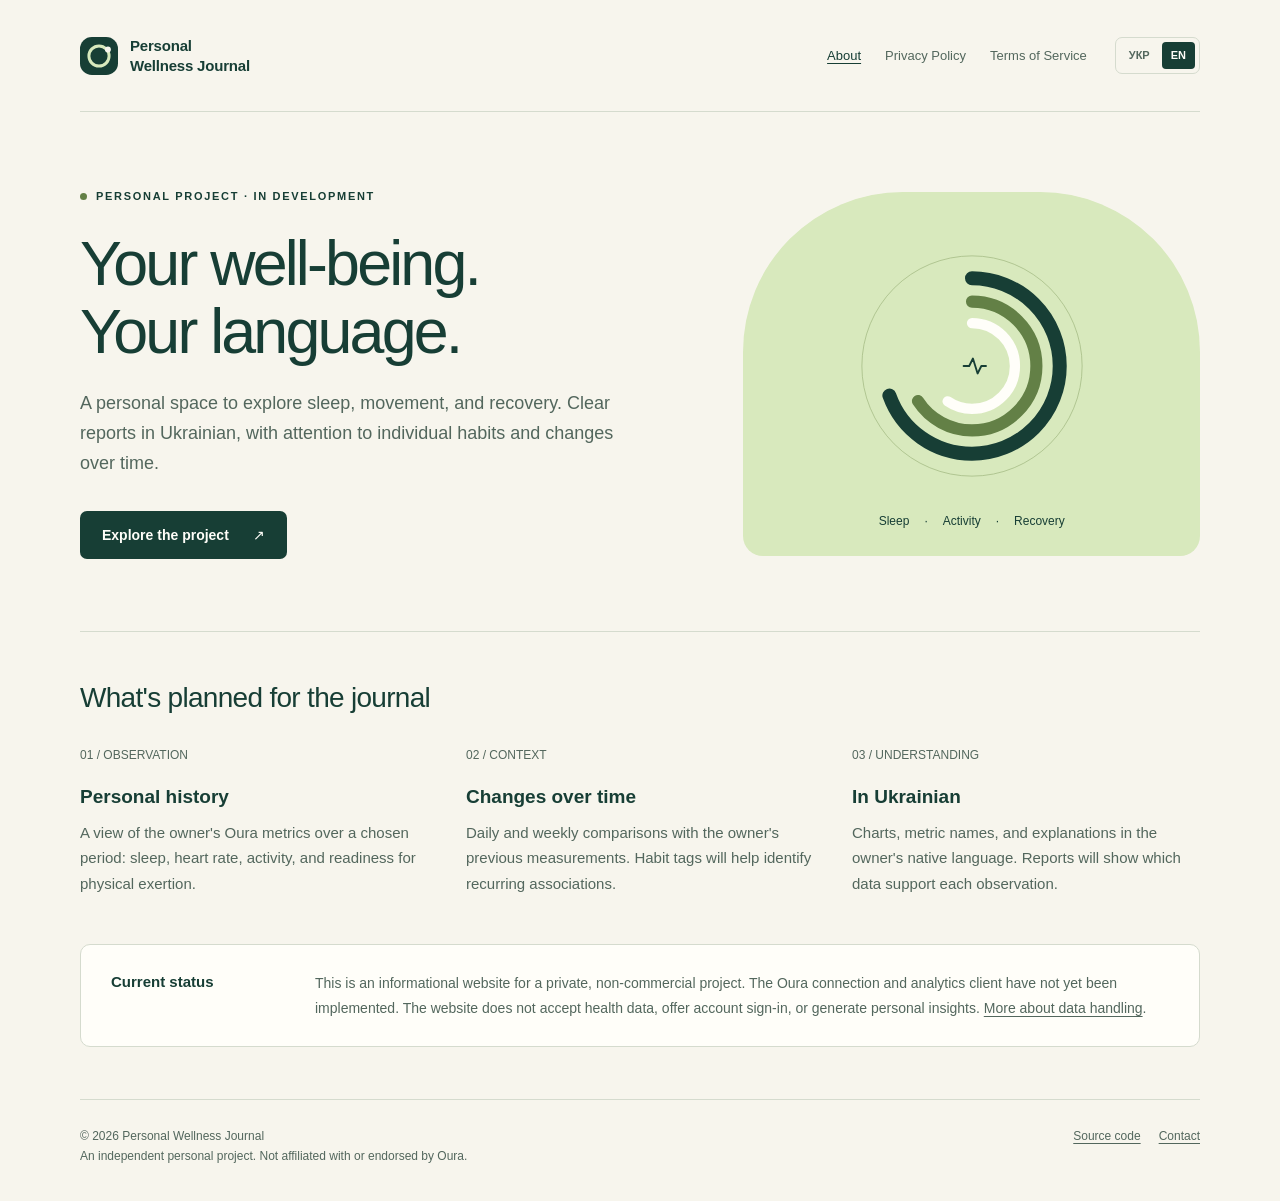
==== docs/en/index.html @ e7d01e0a "Add complete English pages and Ukrainian-English navigation" ====
<!doctype html>
<html lang="en">
<head>
  <meta charset="utf-8">
  <meta name="viewport" content="width=device-width, initial-scale=1">
  <meta name="description" content="Personal Wellness Journal — a personal project for exploring sleep, activity, and recovery data, with reports in Ukrainian.">
  <meta name="theme-color" content="#f7f5ed">
  <meta name="referrer" content="strict-origin-when-cross-origin">
  <title>Personal Wellness Journal — well-being in your language</title>
  <link rel="icon" href="../favicon.svg" type="image/svg+xml">
  <link rel="stylesheet" href="../style.css">
  <link rel="alternate" hreflang="uk" href="https://fedak.github.io/personal-wellness-journal/">
  <link rel="alternate" hreflang="en" href="https://fedak.github.io/personal-wellness-journal/en/">
</head>
<body>
  <a class="skip-link" href="#main">Skip to content</a>
  <div class="wrap">
    <header class="header">
      <a class="brand" href="./" aria-label="Personal Wellness Journal — home"><img src="../favicon.svg" alt="" width="38" height="38"><span>Personal<br>Wellness Journal</span></a>
      <nav class="nav" aria-label="Main navigation">
        <a href="./" aria-current="page">About</a>
        <a href="privacy.html">Privacy Policy</a>
        <a href="terms.html">Terms of Service</a>
      </nav>
      <nav class="language-switch" aria-label="Website language">
        <a href="../" lang="uk" hreflang="uk" aria-label="Українська">УКР</a>
        <a href="./" lang="en" hreflang="en" aria-label="English" aria-current="true">EN</a>
      </nav>
    </header>
    <main id="main">
      <section class="hero" aria-labelledby="hero-title">
        <div>
          <p class="eyebrow"><span class="dot" aria-hidden="true"></span>Personal project · In development</p>
          <h1 id="hero-title">Your well-being.<br>Your language.</h1>
          <p class="lead">A personal space to explore sleep, movement, and recovery. Clear reports in Ukrainian, with attention to individual habits and changes over time.</p>
          <a class="button" href="#about">Explore the project <span aria-hidden="true">↗</span></a>
        </div>
        <div class="visual" aria-hidden="true">
          <svg viewBox="0 0 300 300" fill="none" xmlns="http://www.w3.org/2000/svg">
            <circle cx="150" cy="150" r="118" stroke="#aec38f" stroke-width="1"/>
            <circle cx="150" cy="150" r="94" stroke="#173e35" stroke-width="15" stroke-dasharray="410 181" stroke-linecap="round" transform="rotate(-90 150 150)"/>
            <circle cx="150" cy="150" r="69" stroke="#638046" stroke-width="13" stroke-dasharray="285 149" stroke-linecap="round" transform="rotate(-90 150 150)"/>
            <circle cx="150" cy="150" r="46" stroke="#fffef9" stroke-width="11" stroke-dasharray="172 117" stroke-linecap="round" transform="rotate(-90 150 150)"/>
            <path d="M141 150h6l4-8 5 16 4-8h5" stroke="#173e35" stroke-width="2" stroke-linecap="round" stroke-linejoin="round"/>
          </svg>
          <div class="visual-caption"><span>Sleep</span><span>Activity</span><span>Recovery</span></div>
        </div>
      </section>
      <section class="section" id="about" aria-labelledby="about-title">
        <h2 class="section-heading" id="about-title">What's planned for the journal</h2>
        <div class="features">
          <article><span class="feature-number">01 / OBSERVATION</span><h3>Personal history</h3><p>A view of the owner's Oura metrics over a chosen period: sleep, heart rate, activity, and readiness for physical exertion.</p></article>
          <article><span class="feature-number">02 / CONTEXT</span><h3>Changes over time</h3><p>Daily and weekly comparisons with the owner's previous measurements. Habit tags will help identify recurring associations.</p></article>
          <article><span class="feature-number">03 / UNDERSTANDING</span><h3>In Ukrainian</h3><p>Charts, metric names, and explanations in the owner's native language. Reports will show which data support each observation.</p></article>
        </div>
      </section>
      <aside class="notice" aria-labelledby="status-title">
        <h2 id="status-title">Current status</h2>
        <p>This is an informational website for a private, non-commercial project. The Oura connection and analytics client have not yet been implemented. The website does not accept health data, offer account sign-in, or generate personal insights. <a href="privacy.html">More about data handling</a>.</p>
      </aside>
    </main>
    <footer class="footer">
      <p>© 2026 Personal Wellness Journal<br>An independent personal project. Not affiliated with or endorsed by Oura.</p>
      <div class="footer-links"><a href="https://github.com/fedak/personal-wellness-journal">Source code</a><a href="https://github.com/fedak/personal-wellness-journal/issues">Contact</a></div>
    </footer>
  </div>
</body>
</html>
---- docs/style.css ----
:root {
  color-scheme: light;
  --paper: #f7f5ed;
  --ink: #173e35;
  --muted: #53675d;
  --line: #d5dbce;
  --accent: #d8e9bd;
  --white: #fffef9;
  font-family: -apple-system, BlinkMacSystemFont, "Segoe UI", sans-serif;
  color: var(--ink);
  background: var(--paper);
  font-synthesis: none;
}
* { box-sizing: border-box; }
body { margin: 0; }
a { color: inherit; text-underline-offset: .22em; }
a:hover { text-decoration-thickness: 2px; }
a:focus-visible { outline: 3px solid var(--ink); outline-offset: 6px; border-radius: 2px; }
.skip-link { position: absolute; top: -100px; left: 20px; padding: 12px; background: var(--white); z-index: 2; }
.skip-link:focus { top: 12px; }
.wrap { width: min(1120px, calc(100% - 64px)); margin-inline: auto; }
.header { min-height: 112px; display: grid; grid-template-columns: auto 1fr auto; align-items: center; gap: 28px; border-bottom: 1px solid var(--line); }
.brand { display: inline-flex; align-items: center; gap: 12px; text-decoration: none; font-size: 15px; font-weight: 650; line-height: 1.3; letter-spacing: -.2px; }
.brand img { width: 38px; height: 38px; }
.nav { display: flex; flex-wrap: wrap; justify-self: end; gap: 24px; font-size: 13px; }
.nav a { color: var(--muted); text-decoration: none; }
.nav a[aria-current="page"] { color: var(--ink); text-decoration: underline; }
.language-switch { display: flex; gap: 3px; padding: 4px; border: 1px solid var(--line); border-radius: 7px; }
.language-switch a { padding: 7px 9px; border-radius: 4px; color: var(--muted); font-size: 11px; font-weight: 650; line-height: 1.2; text-decoration: none; }
.language-switch a[aria-current="true"] { color: var(--white); background: var(--ink); }
.language-switch a:hover { box-shadow: inset 0 0 0 1px var(--ink); }
.eyebrow { display: flex; align-items: center; gap: 9px; font-size: 11px; font-weight: 650; letter-spacing: 1.7px; text-transform: uppercase; }
.dot { width: 7px; height: 7px; border-radius: 50%; background: #638046; flex-shrink: 0; }
.hero { padding: 78px 0 72px; display: grid; grid-template-columns: 1.3fr 1fr; gap: 70px; align-items: center; }
h1, h2, h3, p { margin-top: 0; }
h1 { font-size: clamp(40px, 4.9vw, 63px); font-weight: 500; line-height: 1.08; letter-spacing: -2.8px; margin-bottom: 24px; }
.hero h1 { margin-top: 28px; }
.lead { color: var(--muted); font-size: 18px; line-height: 1.65; max-width: 560px; }
.button { display: inline-flex; gap: 24px; align-items: center; background: var(--ink); color: var(--white); padding: 16px 22px; margin-top: 14px; border-radius: 7px; text-decoration: none; font-size: 14px; font-weight: 550; }
.button:hover { background: #285447; }
.button:focus-visible { outline-offset: 4px; }
.visual { background: var(--accent); border-radius: 160px 160px 20px 20px; padding: 34px 24px 28px; display: flex; flex-direction: column; align-items: center; }
.visual svg { width: min(100%, 280px); height: auto; }
.visual-caption { display: flex; justify-content: center; flex-wrap: wrap; gap: 15px; width: 100%; padding-top: 8px; font-size: 12px; }
.visual-caption span + span::before { content: "·"; margin-right: 15px; }
.section { padding: 48px 0; border-top: 1px solid var(--line); }
.section-heading { font-size: 28px; line-height: 1.25; font-weight: 500; letter-spacing: -.7px; margin-bottom: 30px; }
.features { display: grid; grid-template-columns: repeat(3, 1fr); gap: 38px; }
.feature-number { display: inline-block; margin-bottom: 24px; font-size: 12px; color: var(--muted); }
.features h3 { font-size: 19px; font-weight: 550; margin-bottom: 12px; }
.features p { font-size: 15px; color: var(--muted); line-height: 1.7; margin-bottom: 0; }
.notice { margin-bottom: 52px; padding: 26px 30px; background: var(--white); border: 1px solid var(--line); border-radius: 10px; display: grid; grid-template-columns: 180px 1fr; gap: 24px; }
.notice h2 { font-size: 15px; font-weight: 650; margin: 2px 0 0; }
.notice p { color: var(--muted); font-size: 14px; line-height: 1.75; margin: 0; }
.footer { border-top: 1px solid var(--line); padding: 26px 0 34px; display: flex; justify-content: space-between; align-items: flex-start; gap: 24px; font-size: 12px; line-height: 1.7; color: var(--muted); }
.footer p { margin: 0; max-width: 520px; }
.footer-links { display: flex; gap: 18px; flex-shrink: 0; }
.document { max-width: 780px; padding: 62px 0 64px; }
.document h1 { font-size: clamp(34px, 4.4vw, 52px); margin-top: 24px; letter-spacing: -1.8px; overflow-wrap: anywhere; }
.document .updated { color: var(--muted); font-size: 13px; margin-bottom: 34px; }
.document h2 { font-size: 21px; line-height: 1.35; font-weight: 550; letter-spacing: -.3px; margin: 34px 0 13px; }
.document p, .document li { color: var(--muted); font-size: 16px; line-height: 1.8; }
.document li { margin-bottom: 9px; }
.document ul { padding-left: 22px; }
.document .intro { color: var(--ink); font-size: 18px; line-height: 1.7; }
.document .summary { padding: 22px 25px; background: var(--accent); border-radius: 8px; margin-bottom: 30px; }
.document .summary p { color: var(--ink); margin: 0; font-size: 15px; }
@media (max-width: 850px) {
  .hero { gap: 32px; }
  .nav { gap: 16px; }
  .features { gap: 25px; }
  .header { grid-template-columns: 1fr auto; padding: 24px 0; gap: 20px; }
  .nav { grid-column: 1 / -1; grid-row: 2; justify-self: start; }
  .language-switch { grid-column: 2; grid-row: 1; }
}
@media (max-width: 600px) {
  .wrap { width: calc(100% - 36px); }
  .header { min-height: 0; gap: 16px; }
  .brand { font-size: 14px; }
  .nav { width: 100%; gap: 12px 20px; font-size: 12px; }
  .hero { grid-template-columns: 1fr; padding: 44px 0; gap: 36px; }
  h1 { font-size: 44px; letter-spacing: -2px; }
  .hero h1 { margin-top: 22px; }
  .lead { font-size: 16px; }
  .eyebrow { font-size: 10px; letter-spacing: 1.2px; }
  .visual { border-radius: 140px 140px 14px 14px; width: 100%; max-width: 340px; justify-self: center; }
  .visual svg { width: 230px; }
  .features { grid-template-columns: 1fr; gap: 28px; }
  .feature-number { margin-bottom: 12px; }
  .section { padding: 32px 0; }
  .section-heading { font-size: 25px; }
  .notice { grid-template-columns: 1fr; gap: 12px; padding: 22px; margin-bottom: 34px; }
  .footer { flex-direction: column; gap: 18px; }
  .document { padding: 42px 0; }
  .document h1 { font-size: 36px; letter-spacing: -1.2px; }
  .document p, .document li { font-size: 15px; }
}
@media print {
  :root { background: white; color: black; }
  .wrap { width: 100%; }
  .nav, .language-switch, .skip-link, .visual, .button, .footer-links { display: none; }
  .hero, .notice { display: block; }
  .document { max-width: none; }
  .document h2 { break-after: avoid; }
}
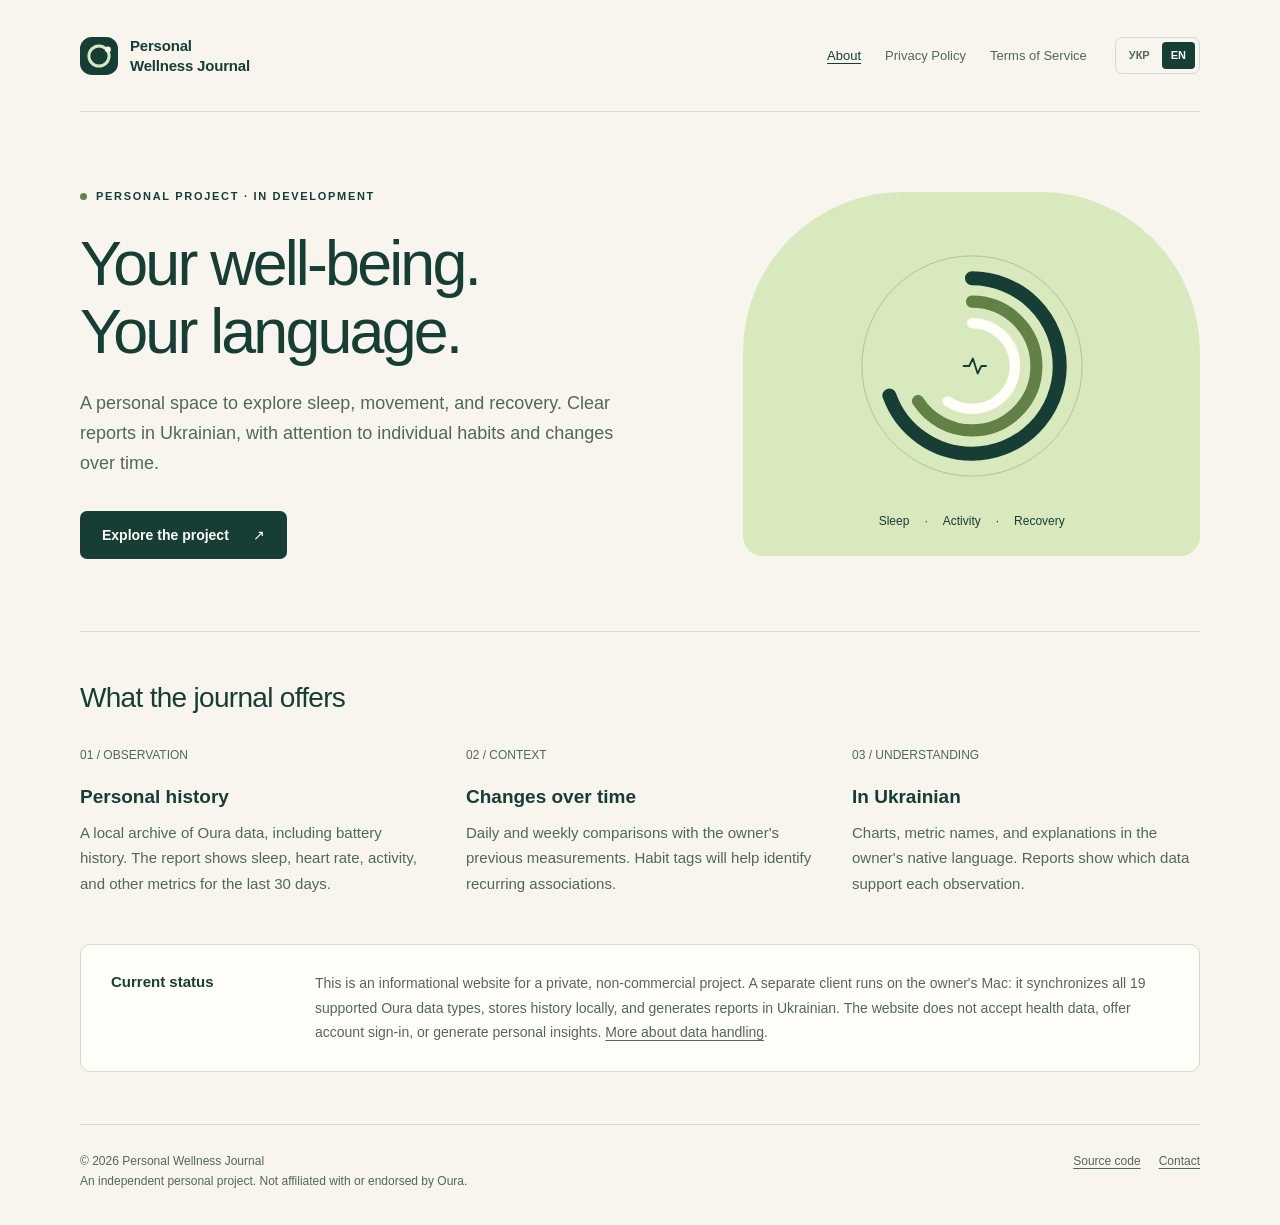
==== commit c8f172a8: "Document the local Oura archive and automatic synchronization in both languages" ====
--- a/docs/en/index.html
+++ b/docs/en/index.html
@@ -47,16 +47,16 @@
         </div>
       </section>
       <section class="section" id="about" aria-labelledby="about-title">
-        <h2 class="section-heading" id="about-title">What's planned for the journal</h2>
+        <h2 class="section-heading" id="about-title">What the journal offers</h2>
         <div class="features">
-          <article><span class="feature-number">01 / OBSERVATION</span><h3>Personal history</h3><p>A view of the owner's Oura metrics over a chosen period: sleep, heart rate, activity, and readiness for physical exertion.</p></article>
+          <article><span class="feature-number">01 / OBSERVATION</span><h3>Personal history</h3><p>A local archive of Oura data, including battery history. The report shows sleep, heart rate, activity, and other metrics for the last 30 days.</p></article>
           <article><span class="feature-number">02 / CONTEXT</span><h3>Changes over time</h3><p>Daily and weekly comparisons with the owner's previous measurements. Habit tags will help identify recurring associations.</p></article>
-          <article><span class="feature-number">03 / UNDERSTANDING</span><h3>In Ukrainian</h3><p>Charts, metric names, and explanations in the owner's native language. Reports will show which data support each observation.</p></article>
+          <article><span class="feature-number">03 / UNDERSTANDING</span><h3>In Ukrainian</h3><p>Charts, metric names, and explanations in the owner's native language. Reports show which data support each observation.</p></article>
         </div>
       </section>
       <aside class="notice" aria-labelledby="status-title">
         <h2 id="status-title">Current status</h2>
-        <p>This is an informational website for a private, non-commercial project. The Oura connection and analytics client have not yet been implemented. The website does not accept health data, offer account sign-in, or generate personal insights. <a href="privacy.html">More about data handling</a>.</p>
+        <p>This is an informational website for a private, non-commercial project. A separate client runs on the owner's Mac: it synchronizes all 19 supported Oura data types, stores history locally, and generates reports in Ukrainian. The website does not accept health data, offer account sign-in, or generate personal insights. <a href="privacy.html">More about data handling</a>.</p>
       </aside>
     </main>
     <footer class="footer">
